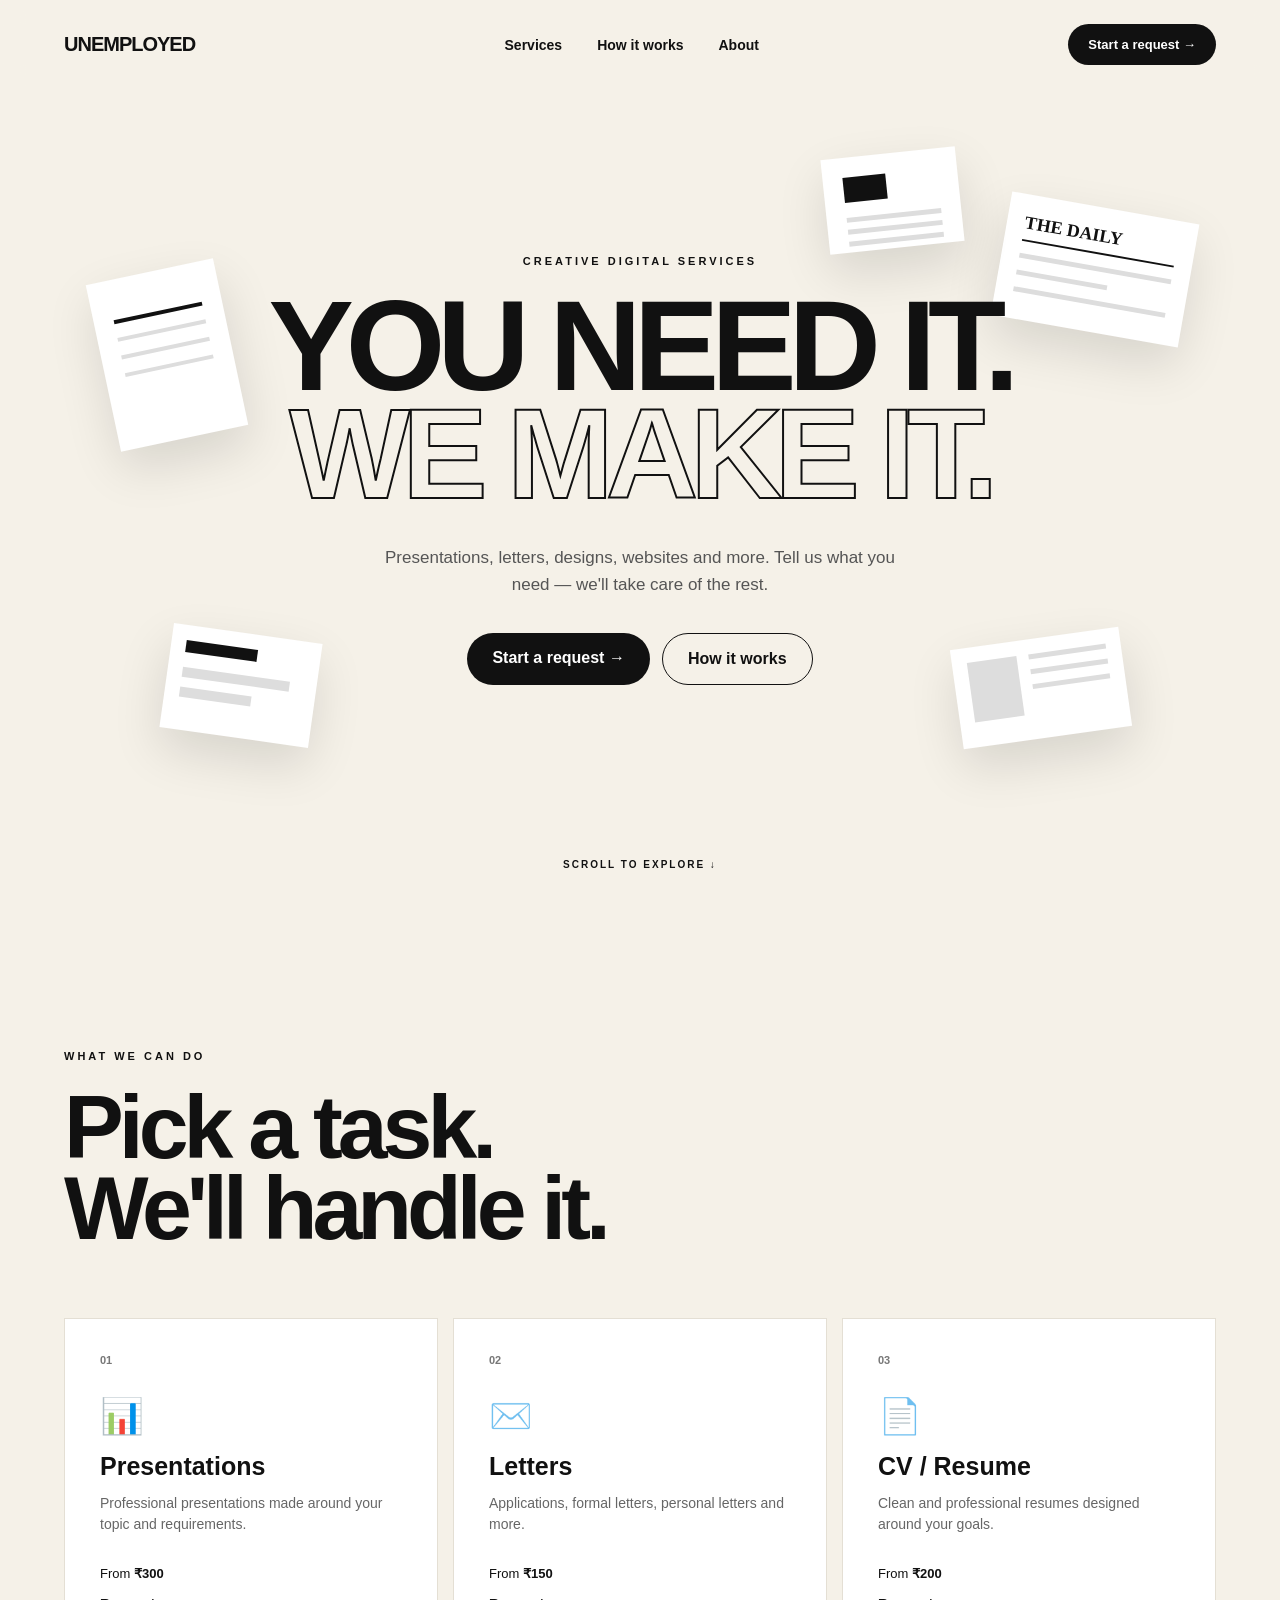
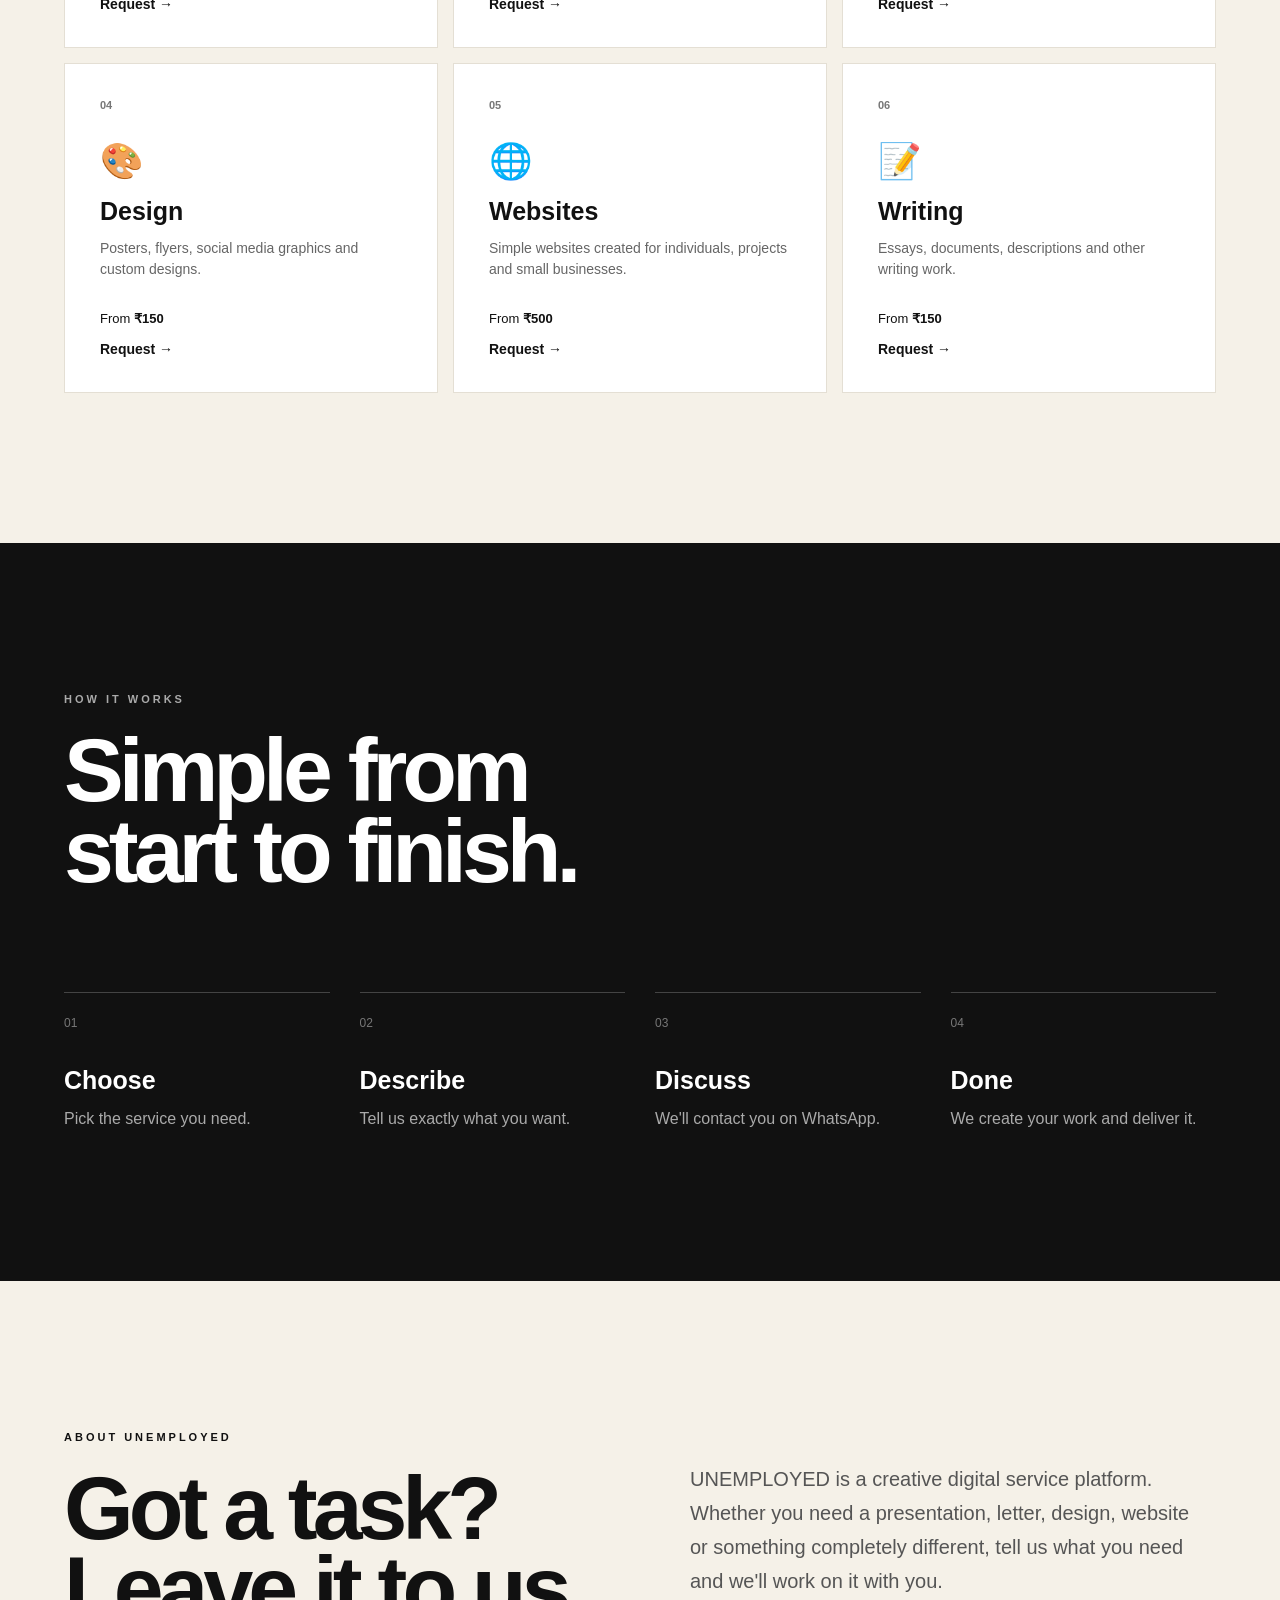
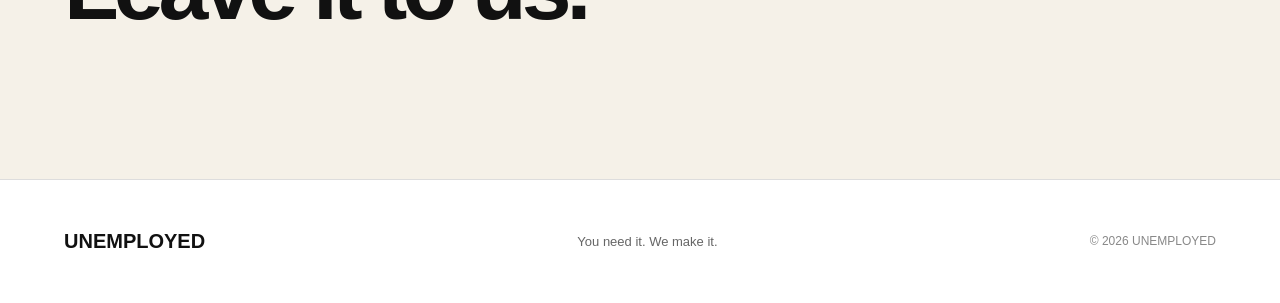
==== index.html @ 57ece5e6 "Unemployed" ====
<!DOCTYPE html>
<html lang="en">
<head>
    <meta charset="UTF-8">
    <meta name="viewport" content="width=device-width, initial-scale=1.0">

    <title>UNEMPLOYED — You Need It. We Make It.</title>
    <meta name="description" content="UNEMPLOYED creates presentations, letters, designs, websites and more. Tell us what you need and we'll make it.">

    <link rel="stylesheet" href="style.css">
</head>

<body>

    <!-- Floating Objects -->
    <div class="floating-object paper paper-1">
        <div class="paper-lines"></div>
    </div>

    <div class="floating-object newspaper">
        <div class="news-title">THE DAILY</div>
        <div class="news-line"></div>
        <div class="news-line short"></div>
        <div class="news-line"></div>
    </div>

    <div class="floating-object id-card">
        <div class="id-photo"></div>
        <div class="id-lines">
            <span></span>
            <span></span>
            <span></span>
        </div>
    </div>

    <div class="floating-object presentation">
        <div class="slide-top"></div>
        <div class="slide-content"></div>
        <div class="slide-content small"></div>
    </div>

    <div class="floating-object letter">
        <div class="letter-top"></div>
        <div class="letter-lines"></div>
    </div>

    <!-- Navigation -->
    <header class="navbar">

        <a href="#" class="logo">UNEMPLOYED</a>

        <nav>
            <a href="#services">Services</a>
            <a href="#how-it-works">How it works</a>
            <a href="#about">About</a>
        </nav>

        <a href="#services" class="nav-button">
            Start a request →
        </a>

    </header>


    <!-- Hero -->
    <main>

        <section class="hero">

            <div class="hero-content">

                <p class="eyebrow">CREATIVE DIGITAL SERVICES</p>

                <h1>
                    YOU NEED IT.<br>
                    <span>WE MAKE IT.</span>
                </h1>

                <p class="hero-description">
                    Presentations, letters, designs, websites and more.
                    Tell us what you need — we'll take care of the rest.
                </p>

                <div class="hero-buttons">

                    <a href="#services" class="primary-button">
                        Start a request →
                    </a>

                    <a href="#how-it-works" class="secondary-button">
                        How it works
                    </a>

                </div>

            </div>

            <div class="scroll-indicator">
                SCROLL TO EXPLORE ↓
            </div>

        </section>


        <!-- Services -->
        <section id="services" class="services-section">

            <div class="section-heading">

                <p class="eyebrow">WHAT WE CAN DO</p>

                <h2>
                    Pick a task.<br>
                    We'll handle it.
                </h2>

            </div>


            <div class="services-grid">

                <article class="service-card">

                    <span class="service-number">01</span>

                    <div class="service-icon">📊</div>

                    <h3>Presentations</h3>

                    <p>
                        Professional presentations made around your topic and requirements.
                    </p>

                    <div class="price">
                        From <strong>₹300</strong>
                    </div>

                    <a href="request.html?service=presentation">
                        Request →
                    </a>

                </article>


                <article class="service-card">

                    <span class="service-number">02</span>

                    <div class="service-icon">✉️</div>

                    <h3>Letters</h3>

                    <p>
                        Applications, formal letters, personal letters and more.
                    </p>

                    <div class="price">
                        From <strong>₹150</strong>
                    </div>

                    <a href="request.html?service=letter">
                        Request →
                    </a>

                </article>


                <article class="service-card">

                    <span class="service-number">03</span>

                    <div class="service-icon">📄</div>

                    <h3>CV / Resume</h3>

                    <p>
                        Clean and professional resumes designed around your goals.
                    </p>

                    <div class="price">
                        From <strong>₹200</strong>
                    </div>

                    <a href="request.html?service=cv">
                        Request →
                    </a>

                </article>


                <article class="service-card">

                    <span class="service-number">04</span>

                    <div class="service-icon">🎨</div>

                    <h3>Design</h3>

                    <p>
                        Posters, flyers, social media graphics and custom designs.
                    </p>

                    <div class="price">
                        From <strong>₹150</strong>
                    </div>

                    <a href="request.html?service=design">
                        Request →
                    </a>

                </article>


                <article class="service-card">

                    <span class="service-number">05</span>

                    <div class="service-icon">🌐</div>

                    <h3>Websites</h3>

                    <p>
                        Simple websites created for individuals, projects and small businesses.
                    </p>

                    <div class="price">
                        From <strong>₹500</strong>
                    </div>

                    <a href="request.html?service=website">
                        Request →
                    </a>

                </article>


                <article class="service-card">

                    <span class="service-number">06</span>

                    <div class="service-icon">📝</div>

                    <h3>Writing</h3>

                    <p>
                        Essays, documents, descriptions and other writing work.
                    </p>

                    <div class="price">
                        From <strong>₹150</strong>
                    </div>

                    <a href="request.html?service=writing">
                        Request →
                    </a>

                </article>

            </div>

        </section>


        <!-- How it works -->
        <section id="how-it-works" class="process-section">

            <p class="eyebrow">HOW IT WORKS</p>

            <h2>
                Simple from<br>
                start to finish.
            </h2>

            <div class="steps">

                <div class="step">
                    <span>01</span>
                    <h3>Choose</h3>
                    <p>Pick the service you need.</p>
                </div>

                <div class="step">
                    <span>02</span>
                    <h3>Describe</h3>
                    <p>Tell us exactly what you want.</p>
                </div>

                <div class="step">
                    <span>03</span>
                    <h3>Discuss</h3>
                    <p>We'll contact you on WhatsApp.</p>
                </div>

                <div class="step">
                    <span>04</span>
                    <h3>Done</h3>
                    <p>We create your work and deliver it.</p>
                </div>

            </div>

        </section>


        <!-- About -->
        <section id="about" class="about-section">

            <div>

                <p class="eyebrow">ABOUT UNEMPLOYED</p>

                <h2>
                    Got a task?<br>
                    Leave it to us.
                </h2>

            </div>

            <p>
                UNEMPLOYED is a creative digital service platform.
                Whether you need a presentation, letter, design,
                website or something completely different, tell us
                what you need and we'll work on it with you.
            </p>

        </section>

    </main>


    <!-- Footer -->
    <footer>

        <div class="footer-logo">
            UNEMPLOYED
        </div>

        <p>
            You need it. We make it.
        </p>

        <span>
            © 2026 UNEMPLOYED
        </span>

    </footer>


    <script src="script.js"></script>

</body>
</html>
---- style.css ----
* {
    margin: 0;
    padding: 0;
    box-sizing: border-box;
}

html {
    scroll-behavior: smooth;
}

body {
    background: #f5f1e8;
    color: #111111;
    font-family: Arial, Helvetica, sans-serif;
    overflow-x: hidden;
}

a {
    color: inherit;
    text-decoration: none;
}


/* =========================
   NAVIGATION
========================= */

.navbar {
    position: fixed;
    top: 0;
    left: 0;

    width: 100%;

    padding: 24px 5%;

    display: flex;
    align-items: center;
    justify-content: space-between;

    z-index: 1000;

    background: rgba(245, 241, 232, 0.85);
    backdrop-filter: blur(12px);
}

.logo {
    font-size: 20px;
    font-weight: 900;
    letter-spacing: -1px;
}

.navbar nav {
    display: flex;
    gap: 35px;
}

.navbar nav a {
    font-size: 14px;
    font-weight: 600;
}

.nav-button {
    background: #111111;
    color: white;

    padding: 13px 20px;

    border-radius: 50px;

    font-size: 13px;
    font-weight: 700;
}


/* =========================
   HERO
========================= */

.hero {
    min-height: 100vh;

    display: flex;
    align-items: center;
    justify-content: center;

    position: relative;

    padding: 120px 5% 80px;

    text-align: center;
}

.hero-content {
    max-width: 850px;
    position: relative;
    z-index: 10;
}

.eyebrow {
    font-size: 11px;
    letter-spacing: 3px;
    font-weight: 800;

    margin-bottom: 25px;
}

.hero h1 {
    font-size: clamp(60px, 10vw, 145px);

    line-height: 0.85;

    letter-spacing: -8px;

    font-weight: 900;
}

.hero h1 span {
    color: transparent;
    -webkit-text-stroke: 2px #111111;
}

.hero-description {
    max-width: 520px;

    margin: 35px auto;

    font-size: 17px;

    line-height: 1.6;

    color: #555;
}

.hero-buttons {
    display: flex;

    justify-content: center;

    gap: 12px;
}

.primary-button {
    background: #111;

    color: white;

    padding: 16px 25px;

    border-radius: 50px;

    font-weight: 700;
}

.secondary-button {
    border: 1px solid #111;

    padding: 16px 25px;

    border-radius: 50px;

    font-weight: 700;
}

.scroll-indicator {
    position: absolute;

    bottom: 30px;

    font-size: 10px;

    letter-spacing: 2px;

    font-weight: 700;
}


/* =========================
   FLOATING OBJECTS
========================= */

.floating-object {
    position: absolute;

    background: white;

    box-shadow:
        0 20px 50px rgba(0,0,0,0.12);

    z-index: 2;
}


/* Paper */

.paper {
    width: 130px;
    height: 170px;

    left: 8%;
    top: 30%;

    transform: rotate(-12deg);

    animation: floatOne 6s ease-in-out infinite;
}

.paper-lines {
    margin: 40px 20px;

    height: 4px;

    background: #111;

    box-shadow:
        0 18px 0 #ddd,
        0 36px 0 #ddd,
        0 54px 0 #ddd;
}


/* Newspaper */

.newspaper {
    width: 190px;
    height: 125px;

    right: 7%;
    top: 23%;

    padding: 18px;

    transform: rotate(10deg);

    animation: floatTwo 7s ease-in-out infinite;
}

.news-title {
    font-family: Georgia, serif;

    font-size: 18px;

    font-weight: bold;

    border-bottom: 2px solid #111;

    padding-bottom: 6px;
}

.news-line {
    height: 5px;

    background: #ddd;

    margin-top: 12px;
}

.news-line.short {
    width: 60%;
}


/* ID */

.id-card {
    width: 170px;
    height: 100px;

    right: 12%;
    bottom: 18%;

    padding: 15px;

    display: flex;

    gap: 12px;

    transform: rotate(-8deg);

    animation: floatThree 6s ease-in-out infinite;
}

.id-photo {
    width: 50px;
    height: 60px;

    background: #ddd;
}

.id-lines {
    flex: 1;
}

.id-lines span {
    display: block;

    height: 5px;

    background: #ddd;

    margin-bottom: 10px;
}


/* Presentation */

.presentation {
    width: 150px;
    height: 105px;

    left: 13%;
    bottom: 18%;

    padding: 15px;

    transform: rotate(8deg);

    animation: floatTwo 8s ease-in-out infinite;
}

.slide-top {
    height: 12px;

    width: 60%;

    background: #111;

    margin-bottom: 15px;
}

.slide-content {
    height: 10px;

    width: 90%;

    background: #ddd;

    margin-bottom: 10px;
}

.slide-content.small {
    width: 60%;
}


/* Letter */

.letter {
    width: 135px;
    height: 95px;

    right: 25%;
    top: 17%;

    padding: 20px;

    transform: rotate(-6deg);

    animation: floatOne 7s ease-in-out infinite;
}

.letter-top {
    height: 25px;

    width: 45%;

    background: #111;

    margin-bottom: 15px;
}

.letter-lines {
    height: 5px;

    background: #ddd;

    box-shadow:
        0 12px 0 #ddd,
        0 24px 0 #ddd;
}


/* Animations */

@keyframes floatOne {

    0%, 100% {
        transform: translateY(0) rotate(-12deg);
    }

    50% {
        transform: translateY(-20px) rotate(-7deg);
    }

}

@keyframes floatTwo {

    0%, 100% {
        transform: translateY(0) rotate(10deg);
    }

    50% {
        transform: translateY(-25px) rotate(5deg);
    }

}

@keyframes floatThree {

    0%, 100% {
        transform: translateY(0) rotate(-8deg);
    }

    50% {
        transform: translateY(-18px) rotate(-3deg);
    }

}


/* =========================
   SERVICES
========================= */

.services-section {
    padding: 150px 5%;
}

.section-heading {
    max-width: 700px;

    margin-bottom: 70px;
}

.section-heading h2,
.process-section h2,
.about-section h2 {
    font-size: clamp(50px, 7vw, 100px);

    line-height: 0.9;

    letter-spacing: -5px;

    font-weight: 900;
}

.services-grid {
    display: grid;

    grid-template-columns: repeat(3, 1fr);

    gap: 15px;
}

.service-card {
    background: white;

    padding: 35px;

    min-height: 330px;

    display: flex;

    flex-direction: column;

    border: 1px solid #e4dfd4;

    transition: transform 0.3s ease;
}

.service-card:hover {
    transform: translateY(-8px);
}

.service-number {
    font-size: 11px;

    font-weight: bold;

    color: #777;
}

.service-icon {
    font-size: 35px;

    margin: 30px 0 15px;
}

.service-card h3 {
    font-size: 25px;

    margin-bottom: 12px;
}

.service-card p {
    color: #666;

    line-height: 1.5;

    font-size: 14px;
}

.price {
    margin-top: auto;

    padding-top: 25px;

    font-size: 13px;
}

.service-card a {
    margin-top: 15px;

    font-weight: 800;

    font-size: 14px;
}


/* =========================
   PROCESS
========================= */

.process-section {
    background: #111;

    color: white;

    padding: 150px 5%;
}

.process-section .eyebrow {
    color: #aaa;
}

.steps {
    margin-top: 100px;

    display: grid;

    grid-template-columns: repeat(4, 1fr);

    gap: 30px;
}

.step {
    border-top: 1px solid #444;

    padding-top: 20px;
}

.step span {
    color: #777;

    font-size: 12px;
}

.step h3 {
    font-size: 25px;

    margin: 35px 0 12px;
}

.step p {
    color: #aaa;

    line-height: 1.5;
}


/* =========================
   ABOUT
========================= */

.about-section {
    padding: 150px 5%;

    display: grid;

    grid-template-columns: 1fr 1fr;

    gap: 100px;

    align-items: center;
}

.about-section > p {
    max-width: 500px;

    font-size: 20px;

    line-height: 1.7;

    color: #555;
}


/* =========================
   FOOTER
========================= */

footer {
    background: white;

    padding: 50px 5%;

    display: flex;

    justify-content: space-between;

    align-items: center;

    border-top: 1px solid #ddd;
}

.footer-logo {
    font-weight: 900;

    font-size: 20px;
}

footer p {
    color: #666;

    font-size: 13px;
}

footer span {
    color: #888;

    font-size: 12px;
}


/* =========================
   MOBILE
========================= */

@media (max-width: 850px) {

    .navbar nav {
        display: none;
    }

    .hero h1 {
        letter-spacing: -4px;
    }

    .floating-object {
        opacity: 0.45;

        transform: scale(0.7);
    }

    .paper {
        left: -30px;
    }

    .newspaper {
        right: -40px;
    }

    .presentation {
        left: -30px;
    }

    .id-card {
        right: -30px;
    }

    .letter {
        right: -20px;
    }

    .services-grid {
        grid-template-columns: 1fr;
    }

    .steps {
        grid-template-columns: 1fr;
    }

    .about-section {
        grid-template-columns: 1fr;

        gap: 50px;
    }

    footer {
        flex-direction: column;

        gap: 20px;

        text-align: center;
    }

}

@media (max-width: 500px) {

    .nav-button {
        padding: 10px 14px;

        font-size: 11px;
    }

    .hero h1 {
        font-size: 55px;
    }

    .hero-buttons {
        flex-direction: column;

        align-items: stretch;
    }

    .section-heading h2,
    .process-section h2,
    .about-section h2 {
        letter-spacing: -3px;
    }

}
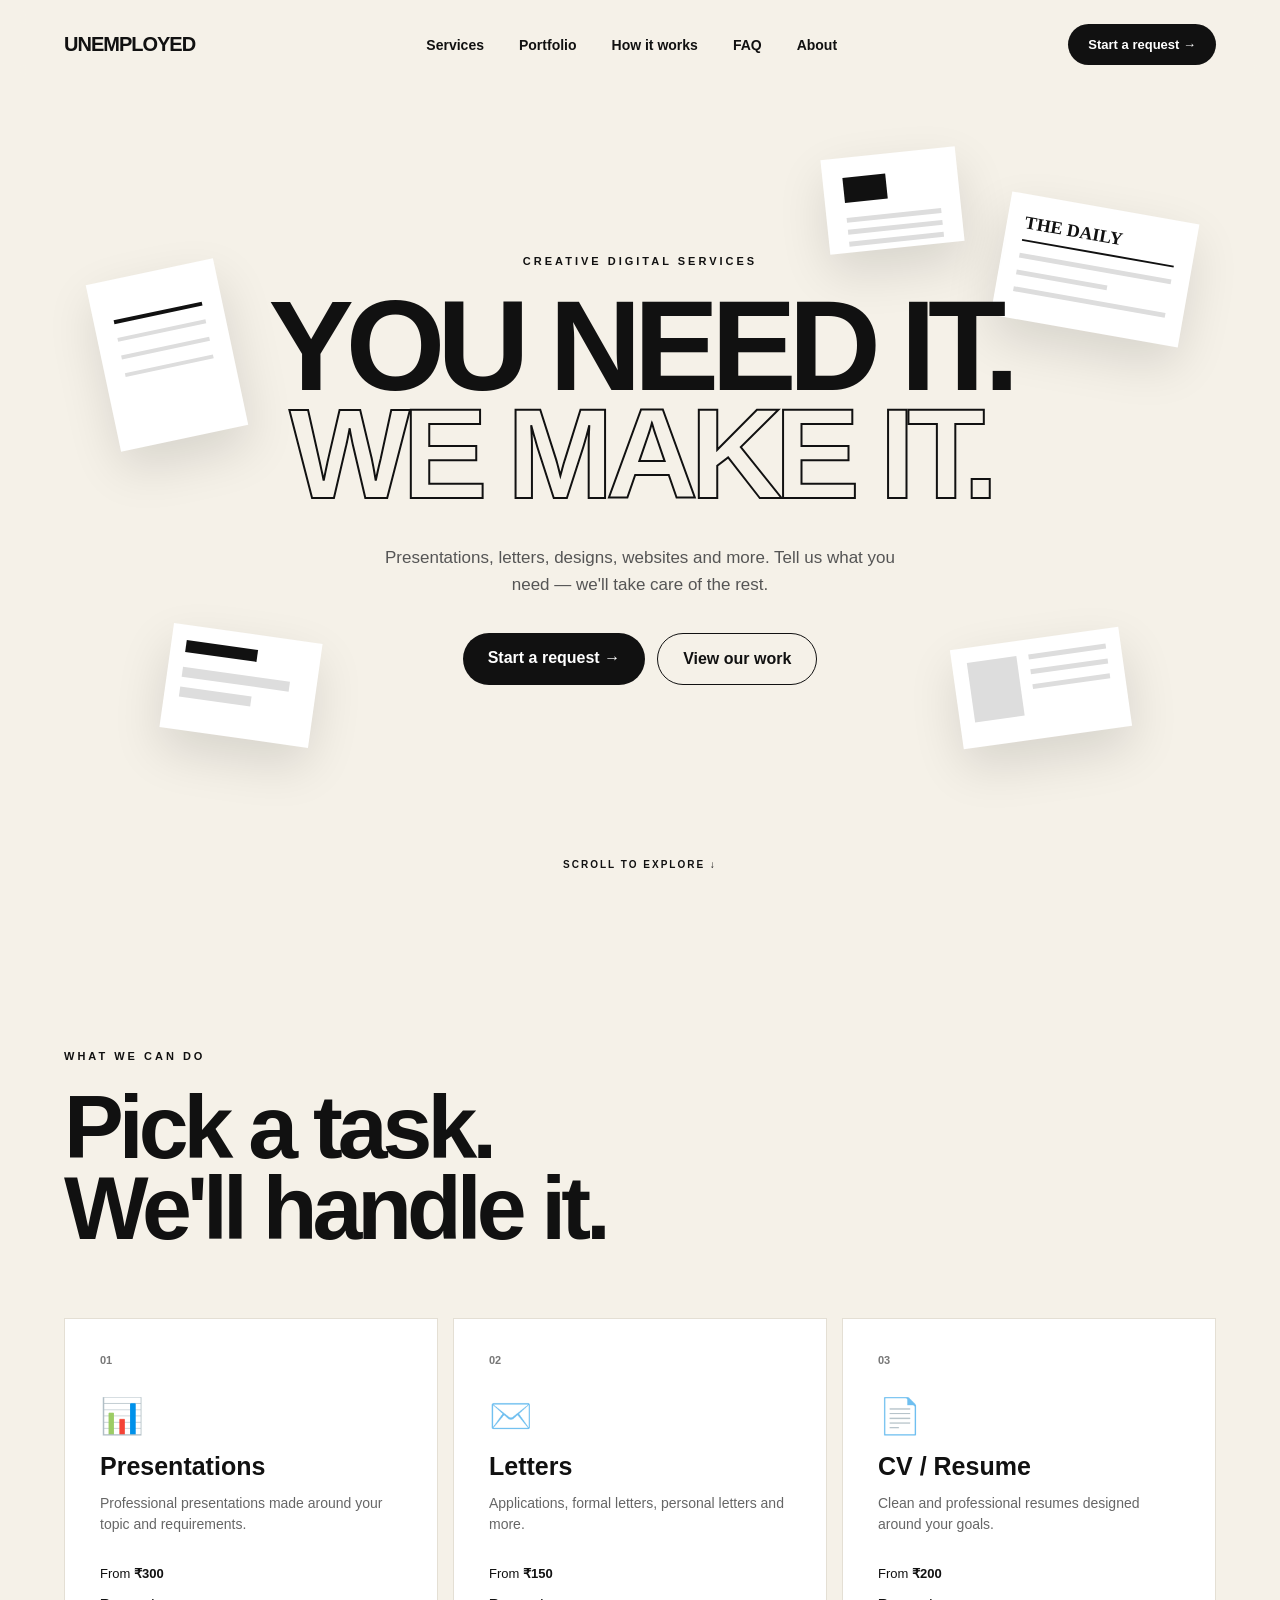
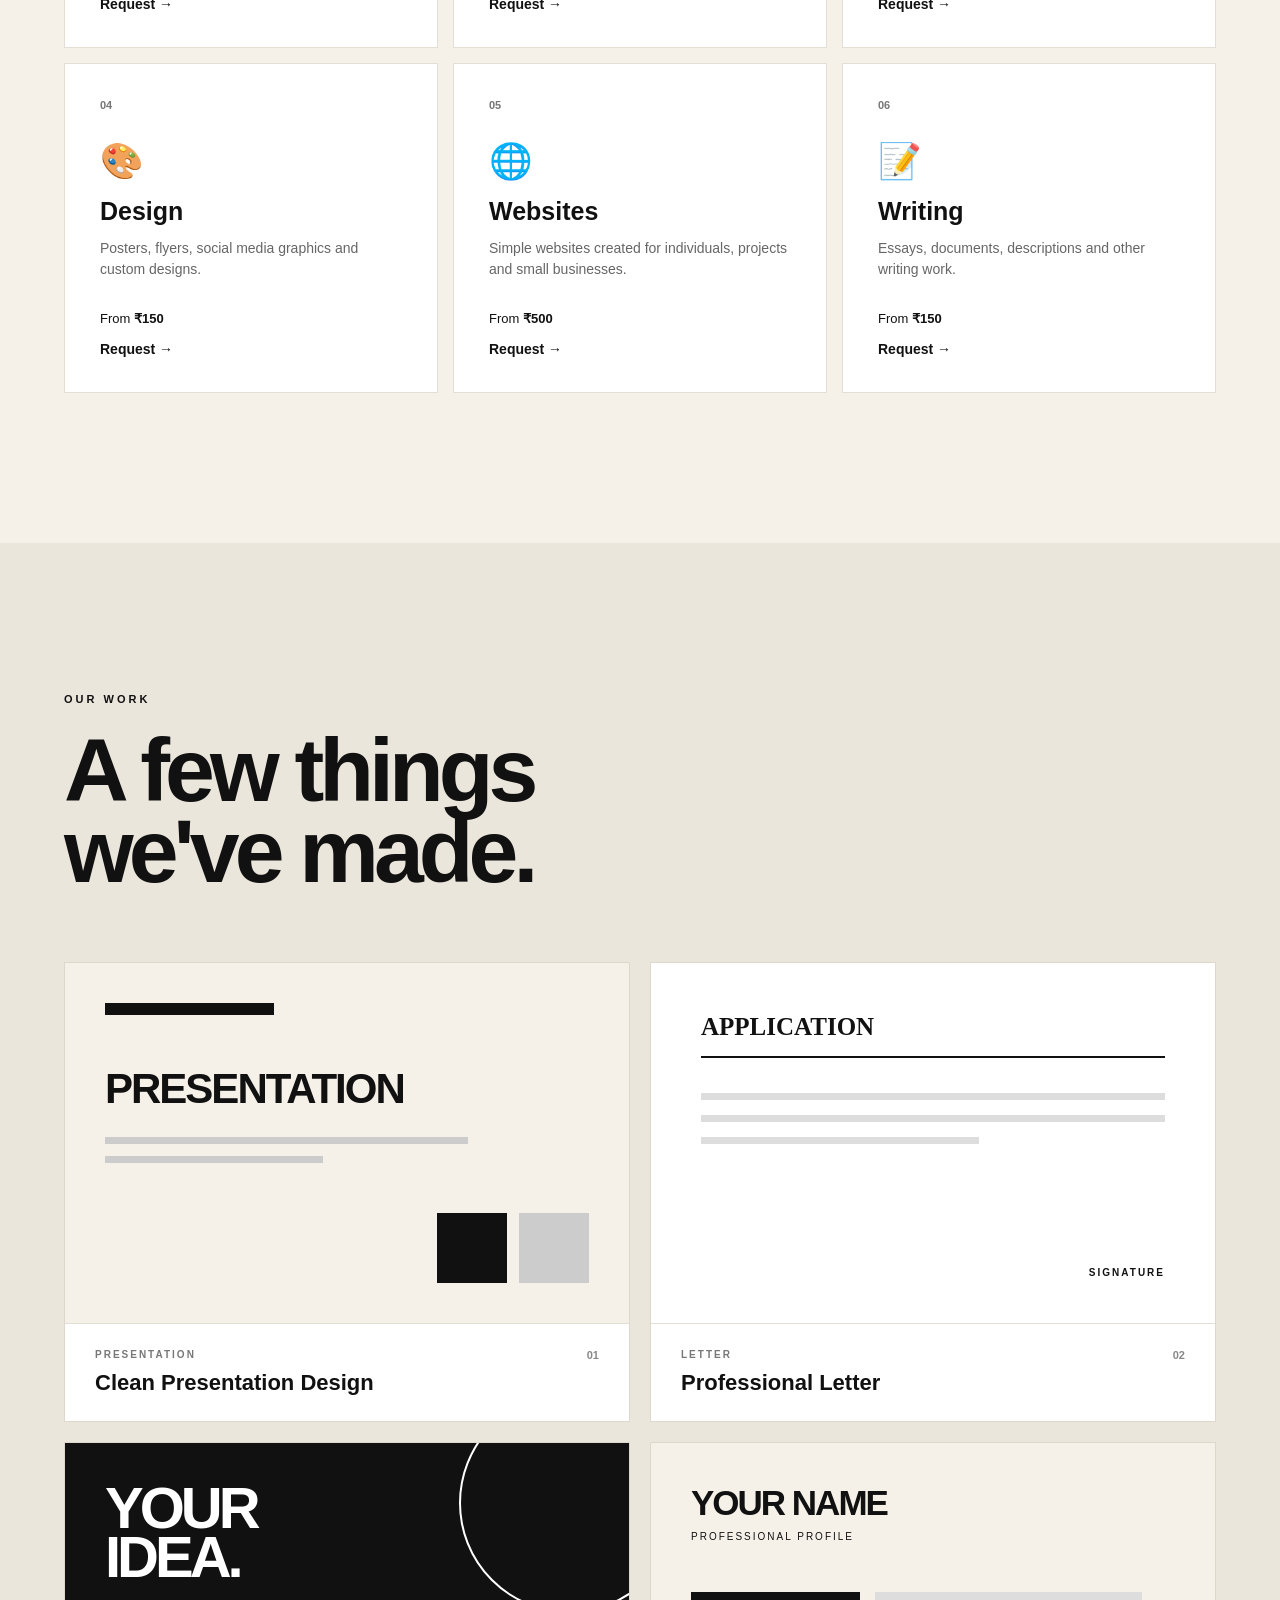
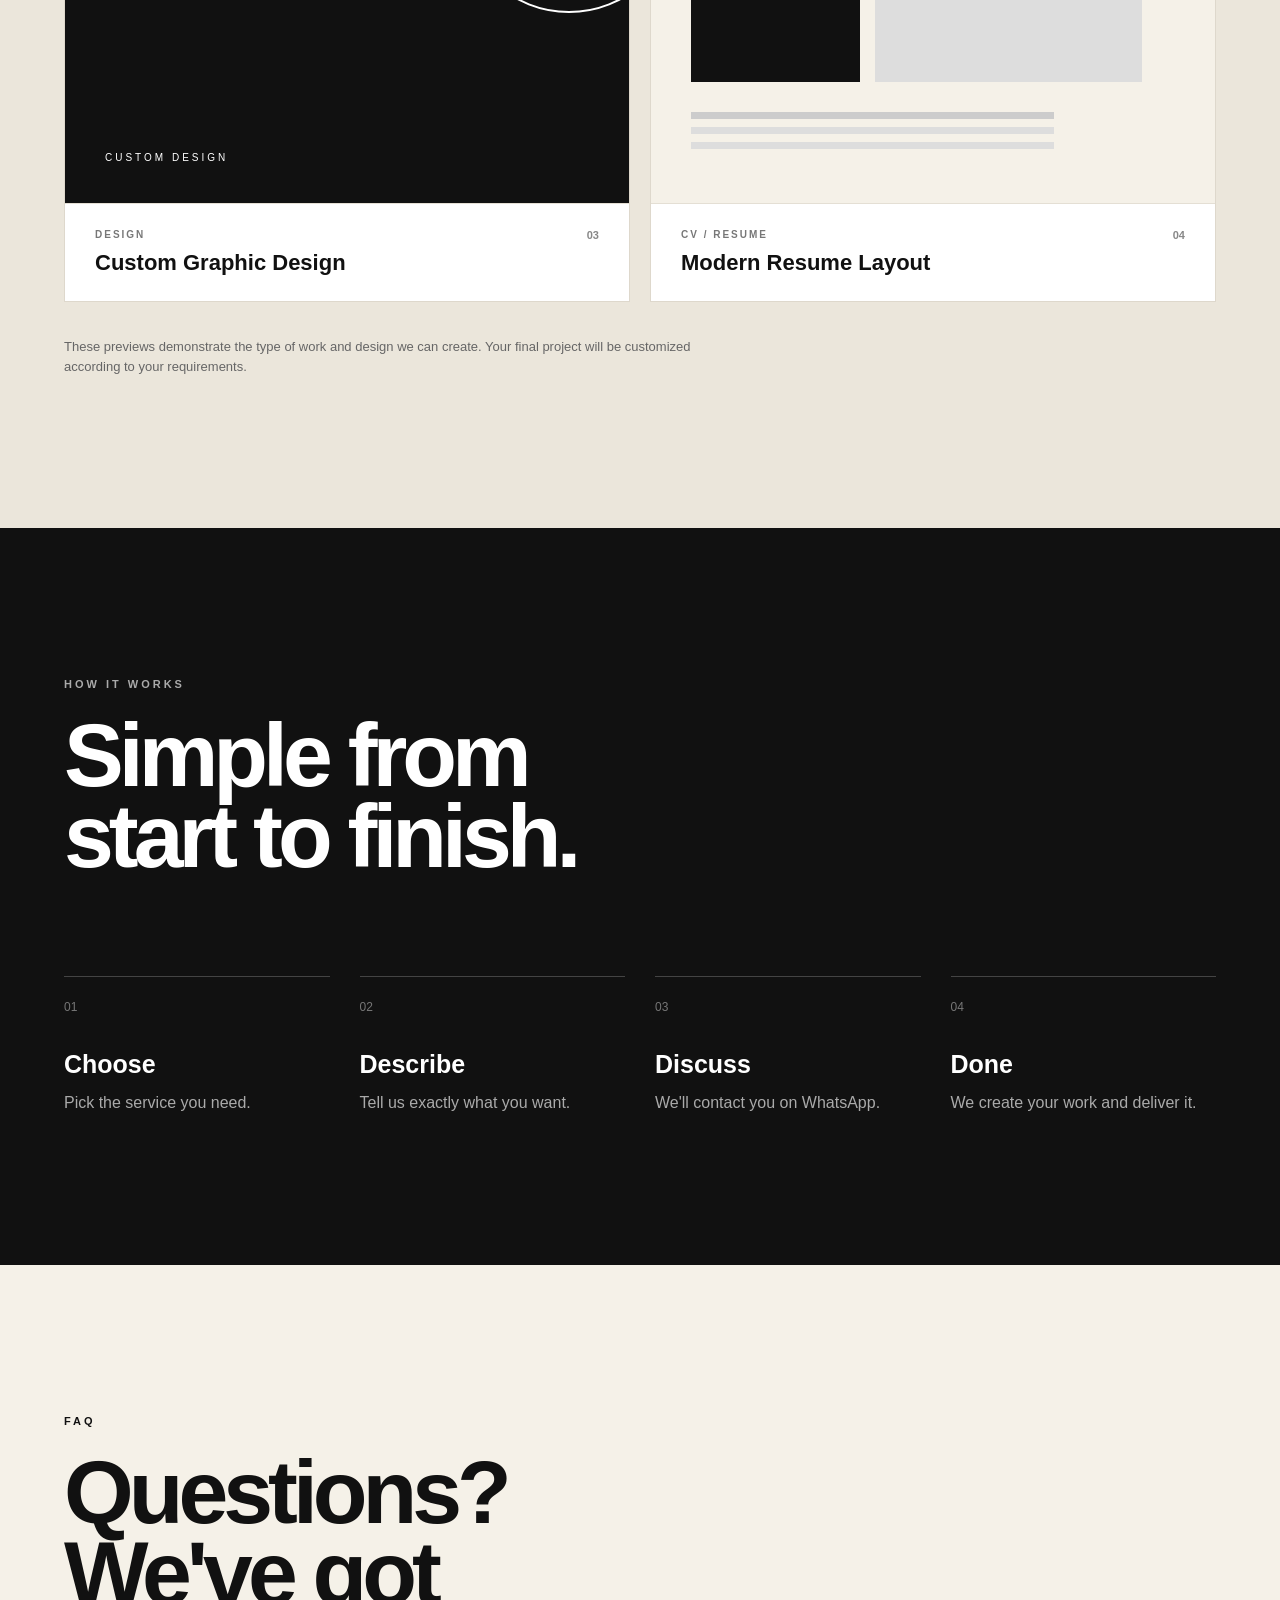
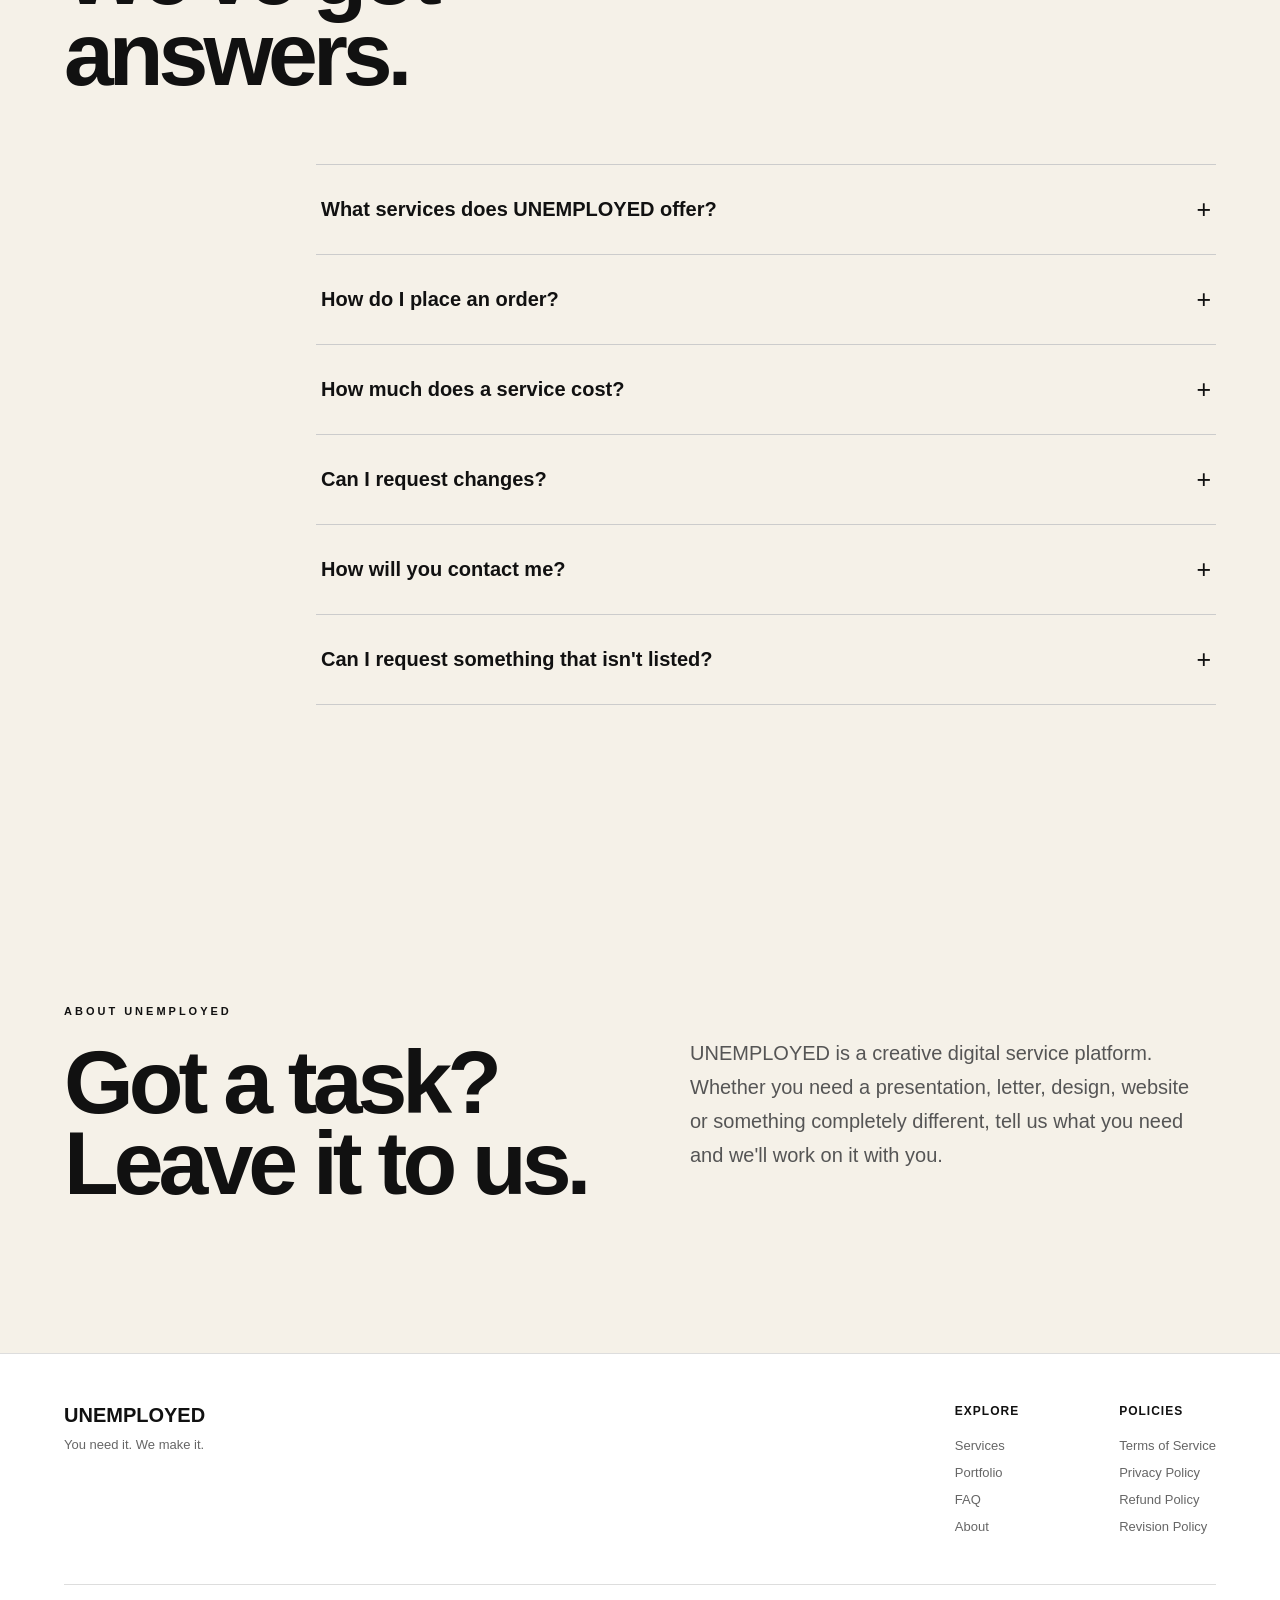
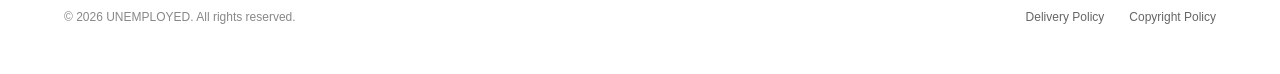
==== commit 31361a23: "Changes" ====
--- a/index.html
+++ b/index.html
@@ -5,14 +5,21 @@
     <meta name="viewport" content="width=device-width, initial-scale=1.0">
 
     <title>UNEMPLOYED — You Need It. We Make It.</title>
-    <meta name="description" content="UNEMPLOYED creates presentations, letters, designs, websites and more. Tell us what you need and we'll make it.">
+
+    <meta name="description"
+        content="UNEMPLOYED creates presentations, letters, resumes, designs, websites and more. Tell us what you need and we'll make it.">
+
+    <meta name="robots" content="index, follow">
 
     <link rel="stylesheet" href="style.css">
 </head>
 
 <body>
 
-    <!-- Floating Objects -->
+    <!-- =========================
+         FLOATING OBJECTS
+    ========================== -->
+
     <div class="floating-object paper paper-1">
         <div class="paper-lines"></div>
     </div>
@@ -26,6 +33,7 @@
 
     <div class="floating-object id-card">
         <div class="id-photo"></div>
+
         <div class="id-lines">
             <span></span>
             <span></span>
@@ -44,14 +52,20 @@
         <div class="letter-lines"></div>
     </div>
 
-    <!-- Navigation -->
+
+    <!-- =========================
+         NAVIGATION
+    ========================== -->
+
     <header class="navbar">
 
         <a href="#" class="logo">UNEMPLOYED</a>
 
         <nav>
             <a href="#services">Services</a>
+            <a href="#portfolio">Portfolio</a>
             <a href="#how-it-works">How it works</a>
+            <a href="#faq">FAQ</a>
             <a href="#about">About</a>
         </nav>
 
@@ -62,14 +76,21 @@
     </header>
 
 
-    <!-- Hero -->
+    <!-- =========================
+         MAIN
+    ========================== -->
+
     <main>
 
+        <!-- HERO -->
+
         <section class="hero">
 
             <div class="hero-content">
 
-                <p class="eyebrow">CREATIVE DIGITAL SERVICES</p>
+                <p class="eyebrow">
+                    CREATIVE DIGITAL SERVICES
+                </p>
 
                 <h1>
                     YOU NEED IT.<br>
@@ -87,8 +108,8 @@
                         Start a request →
                     </a>
 
-                    <a href="#how-it-works" class="secondary-button">
-                        How it works
+                    <a href="#portfolio" class="secondary-button">
+                        View our work
                     </a>
 
                 </div>
@@ -102,12 +123,17 @@
         </section>
 
 
-        <!-- Services -->
+        <!-- =========================
+             SERVICES
+        ========================== -->
+
         <section id="services" class="services-section">
 
             <div class="section-heading">
 
-                <p class="eyebrow">WHAT WE CAN DO</p>
+                <p class="eyebrow">
+                    WHAT WE CAN DO
+                </p>
 
                 <h2>
                     Pick a task.<br>
@@ -128,7 +154,8 @@
                     <h3>Presentations</h3>
 
                     <p>
-                        Professional presentations made around your topic and requirements.
+                        Professional presentations made around your topic
+                        and requirements.
                     </p>
 
                     <div class="price">
@@ -151,7 +178,8 @@
                     <h3>Letters</h3>
 
                     <p>
-                        Applications, formal letters, personal letters and more.
+                        Applications, formal letters, personal letters
+                        and more.
                     </p>
 
                     <div class="price">
@@ -174,7 +202,8 @@
                     <h3>CV / Resume</h3>
 
                     <p>
-                        Clean and professional resumes designed around your goals.
+                        Clean and professional resumes designed around
+                        your goals.
                     </p>
 
                     <div class="price">
@@ -197,7 +226,8 @@
                     <h3>Design</h3>
 
                     <p>
-                        Posters, flyers, social media graphics and custom designs.
+                        Posters, flyers, social media graphics and
+                        custom designs.
                     </p>
 
                     <div class="price">
@@ -220,7 +250,8 @@
                     <h3>Websites</h3>
 
                     <p>
-                        Simple websites created for individuals, projects and small businesses.
+                        Simple websites created for individuals,
+                        projects and small businesses.
                     </p>
 
                     <div class="price">
@@ -243,7 +274,8 @@
                     <h3>Writing</h3>
 
                     <p>
-                        Essays, documents, descriptions and other writing work.
+                        Essays, documents, descriptions and other
+                        writing work.
                     </p>
 
                     <div class="price">
@@ -261,40 +293,258 @@
         </section>
 
 
-        <!-- How it works -->
+        <!-- =========================
+             PORTFOLIO
+        ========================== -->
+
+        <section id="portfolio" class="portfolio-section">
+
+            <div class="section-heading">
+
+                <p class="eyebrow">
+                    OUR WORK
+                </p>
+
+                <h2>
+                    A few things<br>
+                    we've made.
+                </h2>
+
+            </div>
+
+
+            <div class="portfolio-grid">
+
+                <article class="portfolio-card">
+
+                    <div class="portfolio-preview presentation-preview">
+
+                        <div class="preview-header"></div>
+
+                        <div class="preview-title">
+                            PRESENTATION
+                        </div>
+
+                        <div class="preview-line"></div>
+                        <div class="preview-line short"></div>
+
+                        <div class="preview-boxes">
+                            <span></span>
+                            <span></span>
+                        </div>
+
+                    </div>
+
+                    <div class="portfolio-info">
+
+                        <div>
+                            <span class="portfolio-category">
+                                PRESENTATION
+                            </span>
+
+                            <h3>
+                                Clean Presentation Design
+                            </h3>
+                        </div>
+
+                        <span class="portfolio-number">
+                            01
+                        </span>
+
+                    </div>
+
+                </article>
+
+
+                <article class="portfolio-card">
+
+                    <div class="portfolio-preview letter-preview">
+
+                        <div class="letter-preview-top">
+                            APPLICATION
+                        </div>
+
+                        <div class="letter-preview-line"></div>
+                        <div class="letter-preview-line"></div>
+                        <div class="letter-preview-line short"></div>
+
+                        <div class="letter-preview-sign">
+                            SIGNATURE
+                        </div>
+
+                    </div>
+
+                    <div class="portfolio-info">
+
+                        <div>
+                            <span class="portfolio-category">
+                                LETTER
+                            </span>
+
+                            <h3>
+                                Professional Letter
+                            </h3>
+                        </div>
+
+                        <span class="portfolio-number">
+                            02
+                        </span>
+
+                    </div>
+
+                </article>
+
+
+                <article class="portfolio-card">
+
+                    <div class="portfolio-preview design-preview">
+
+                        <div class="design-circle"></div>
+
+                        <div class="design-title">
+                            YOUR<br>
+                            IDEA.
+                        </div>
+
+                        <div class="design-bottom">
+                            CUSTOM DESIGN
+                        </div>
+
+                    </div>
+
+                    <div class="portfolio-info">
+
+                        <div>
+                            <span class="portfolio-category">
+                                DESIGN
+                            </span>
+
+                            <h3>
+                                Custom Graphic Design
+                            </h3>
+                        </div>
+
+                        <span class="portfolio-number">
+                            03
+                        </span>
+
+                    </div>
+
+                </article>
+
+
+                <article class="portfolio-card">
+
+                    <div class="portfolio-preview cv-preview">
+
+                        <div class="cv-name">
+                            YOUR NAME
+                        </div>
+
+                        <div class="cv-role">
+                            PROFESSIONAL PROFILE
+                        </div>
+
+                        <div class="cv-columns">
+                            <span></span>
+                            <span></span>
+                        </div>
+
+                        <div class="cv-lines"></div>
+
+                    </div>
+
+                    <div class="portfolio-info">
+
+                        <div>
+                            <span class="portfolio-category">
+                                CV / RESUME
+                            </span>
+
+                            <h3>
+                                Modern Resume Layout
+                            </h3>
+                        </div>
+
+                        <span class="portfolio-number">
+                            04
+                        </span>
+
+                    </div>
+
+                </article>
+
+            </div>
+
+
+            <p class="portfolio-note">
+                These previews demonstrate the type of work and design
+                we can create. Your final project will be customized
+                according to your requirements.
+            </p>
+
+        </section>
+
+
+        <!-- =========================
+             HOW IT WORKS
+        ========================== -->
+
         <section id="how-it-works" class="process-section">
 
-            <p class="eyebrow">HOW IT WORKS</p>
+            <p class="eyebrow">
+                HOW IT WORKS
+            </p>
 
             <h2>
                 Simple from<br>
                 start to finish.
             </h2>
 
+
             <div class="steps">
 
                 <div class="step">
                     <span>01</span>
+
                     <h3>Choose</h3>
-                    <p>Pick the service you need.</p>
+
+                    <p>
+                        Pick the service you need.
+                    </p>
                 </div>
+
 
                 <div class="step">
                     <span>02</span>
+
                     <h3>Describe</h3>
-                    <p>Tell us exactly what you want.</p>
+
+                    <p>
+                        Tell us exactly what you want.
+                    </p>
                 </div>
+
 
                 <div class="step">
                     <span>03</span>
+
                     <h3>Discuss</h3>
-                    <p>We'll contact you on WhatsApp.</p>
+
+                    <p>
+                        We'll contact you on WhatsApp.
+                    </p>
                 </div>
+
 
                 <div class="step">
                     <span>04</span>
+
                     <h3>Done</h3>
-                    <p>We create your work and deliver it.</p>
+
+                    <p>
+                        We create your work and deliver it.
+                    </p>
                 </div>
 
             </div>
@@ -302,12 +552,139 @@
         </section>
 
 
-        <!-- About -->
+        <!-- =========================
+             FAQ
+        ========================== -->
+
+        <section id="faq" class="faq-section">
+
+            <div class="section-heading">
+
+                <p class="eyebrow">
+                    FAQ
+                </p>
+
+                <h2>
+                    Questions?<br>
+                    We've got answers.
+                </h2>
+
+            </div>
+
+
+            <div class="faq-list">
+
+                <details class="faq-item">
+
+                    <summary>
+                        What services does UNEMPLOYED offer?
+                        <span>+</span>
+                    </summary>
+
+                    <p>
+                        We currently offer presentations, letters,
+                        CV / resumes, graphic designs, simple websites
+                        and writing services.
+                    </p>
+
+                </details>
+
+
+                <details class="faq-item">
+
+                    <summary>
+                        How do I place an order?
+                        <span>+</span>
+                    </summary>
+
+                    <p>
+                        Choose the service you need and submit a request
+                        through our request form. We'll review your
+                        requirements and contact you.
+                    </p>
+
+                </details>
+
+
+                <details class="faq-item">
+
+                    <summary>
+                        How much does a service cost?
+                        <span>+</span>
+                    </summary>
+
+                    <p>
+                        Prices depend on the service and requirements.
+                        Our current starting prices are shown on the
+                        Services section.
+                    </p>
+
+                </details>
+
+
+                <details class="faq-item">
+
+                    <summary>
+                        Can I request changes?
+                        <span>+</span>
+                    </summary>
+
+                    <p>
+                        Revision requests can be discussed before your
+                        work is finalized. Specific revision terms may
+                        depend on the service.
+                    </p>
+
+                </details>
+
+
+                <details class="faq-item">
+
+                    <summary>
+                        How will you contact me?
+                        <span>+</span>
+                    </summary>
+
+                    <p>
+                        After receiving your request, we'll use the
+                        contact information you provide to discuss
+                        your project and requirements.
+                    </p>
+
+                </details>
+
+
+                <details class="faq-item">
+
+                    <summary>
+                        Can I request something that isn't listed?
+                        <span>+</span>
+                    </summary>
+
+                    <p>
+                        Yes. If you need something different, describe
+                        what you need in the request form and we'll
+                        let you know if we can help.
+                    </p>
+
+                </details>
+
+            </div>
+
+        </section>
+
+
+        <!-- =========================
+             ABOUT
+        ========================== -->
+
         <section id="about" class="about-section">
 
             <div>
 
-                <p class="eyebrow">ABOUT UNEMPLOYED</p>
+                <p class="eyebrow">
+                    ABOUT UNEMPLOYED
+                </p>
 
                 <h2>
                     Got a task?<br>
@@ -328,20 +705,69 @@
     </main>
 
 
-    <!-- Footer -->
+    <!-- =========================
+         FOOTER
+    ========================== -->
+
     <footer>
 
-        <div class="footer-logo">
-            UNEMPLOYED
+        <div class="footer-main">
+
+            <div class="footer-brand">
+
+                <div class="footer-logo">
+                    UNEMPLOYED
+                </div>
+
+                <p>
+                    You need it. We make it.
+                </p>
+
+            </div>
+
+
+            <div class="footer-links">
+
+                <div>
+
+                    <strong>Explore</strong>
+
+                    <a href="#services">Services</a>
+                    <a href="#portfolio">Portfolio</a>
+                    <a href="#faq">FAQ</a>
+                    <a href="#about">About</a>
+
+                </div>
+
+
+                <div>
+
+                    <strong>Policies</strong>
+
+                    <a href="terms.html">Terms of Service</a>
+                    <a href="privacy.html">Privacy Policy</a>
+                    <a href="refund.html">Refund Policy</a>
+                    <a href="revision.html">Revision Policy</a>
+
+                </div>
+
+            </div>
+
         </div>
 
-        <p>
-            You need it. We make it.
-        </p>
-
-        <span>
-            © 2026 UNEMPLOYED
-        </span>
+
+        <div class="footer-bottom">
+
+            <span>
+                © 2026 UNEMPLOYED. All rights reserved.
+            </span>
+
+            <div>
+                <a href="delivery.html">Delivery Policy</a>
+                <a href="copyright.html">Copyright Policy</a>
+            </div>
+
+        </div>
 
     </footer>
 
--- a/style.css
+++ b/style.css
@@ -721,4 +721,454 @@
         letter-spacing: -3px;
     }
 
+}
+/* =========================
+   PORTFOLIO
+========================= */
+
+.portfolio-section {
+    padding: 150px 5%;
+    background: #ebe6db;
+}
+
+.portfolio-grid {
+    display: grid;
+    grid-template-columns: repeat(2, 1fr);
+    gap: 20px;
+}
+
+.portfolio-card {
+    background: white;
+    border: 1px solid #ded8cc;
+    overflow: hidden;
+    transition: transform 0.3s ease;
+}
+
+.portfolio-card:hover {
+    transform: translateY(-8px);
+}
+
+.portfolio-preview {
+    height: 360px;
+    padding: 40px;
+    position: relative;
+    overflow: hidden;
+}
+
+/* Presentation preview */
+
+.presentation-preview {
+    background: #f5f1e8;
+}
+
+.preview-header {
+    width: 35%;
+    height: 12px;
+    background: #111;
+    margin-bottom: 55px;
+}
+
+.preview-title {
+    font-size: 42px;
+    line-height: 0.9;
+    font-weight: 900;
+    letter-spacing: -2px;
+    max-width: 300px;
+}
+
+.preview-line {
+    width: 75%;
+    height: 7px;
+    background: #ccc;
+    margin-top: 30px;
+}
+
+.preview-line.short {
+    width: 45%;
+    margin-top: 12px;
+}
+
+.preview-boxes {
+    display: flex;
+    gap: 12px;
+    position: absolute;
+    right: 40px;
+    bottom: 40px;
+}
+
+.preview-boxes span {
+    display: block;
+    width: 70px;
+    height: 70px;
+    background: #111;
+}
+
+.preview-boxes span:last-child {
+    background: #ccc;
+}
+
+
+/* Letter preview */
+
+.letter-preview {
+    background: white;
+    padding: 50px;
+}
+
+.letter-preview-top {
+    font-family: Georgia, serif;
+    font-size: 25px;
+    font-weight: bold;
+    border-bottom: 2px solid #111;
+    padding-bottom: 15px;
+    margin-bottom: 35px;
+}
+
+.letter-preview-line {
+    height: 7px;
+    background: #ddd;
+    margin-bottom: 15px;
+}
+
+.letter-preview-line.short {
+    width: 60%;
+}
+
+.letter-preview-sign {
+    position: absolute;
+    right: 50px;
+    bottom: 45px;
+    font-size: 10px;
+    letter-spacing: 2px;
+    font-weight: bold;
+}
+
+
+/* Design preview */
+
+.design-preview {
+    background: #111;
+    color: white;
+}
+
+.design-circle {
+    position: absolute;
+    width: 220px;
+    height: 220px;
+    border-radius: 50%;
+    border: 2px solid white;
+    right: -50px;
+    top: -50px;
+}
+
+.design-title {
+    position: relative;
+    z-index: 2;
+    font-size: 58px;
+    line-height: 0.85;
+    font-weight: 900;
+    letter-spacing: -4px;
+}
+
+.design-bottom {
+    position: absolute;
+    bottom: 40px;
+    left: 40px;
+    font-size: 10px;
+    letter-spacing: 3px;
+}
+
+
+/* CV preview */
+
+.cv-preview {
+    background: #f5f1e8;
+}
+
+.cv-name {
+    font-size: 35px;
+    font-weight: 900;
+    letter-spacing: -2px;
+}
+
+.cv-role {
+    font-size: 10px;
+    letter-spacing: 2px;
+    margin-top: 8px;
+}
+
+.cv-columns {
+    display: flex;
+    gap: 15px;
+    margin-top: 50px;
+}
+
+.cv-columns span {
+    width: 35%;
+    height: 90px;
+    background: #111;
+}
+
+.cv-columns span:last-child {
+    width: 55%;
+    background: #ddd;
+}
+
+.cv-lines {
+    width: 75%;
+    height: 7px;
+    background: #ccc;
+    margin-top: 30px;
+
+    box-shadow:
+        0 15px 0 #ddd,
+        0 30px 0 #ddd;
+}
+
+
+/* Portfolio information */
+
+.portfolio-info {
+    padding: 25px 30px;
+    display: flex;
+    justify-content: space-between;
+    align-items: flex-start;
+    gap: 20px;
+    border-top: 1px solid #e4dfd4;
+}
+
+.portfolio-category {
+    display: block;
+    font-size: 10px;
+    letter-spacing: 2px;
+    font-weight: 800;
+    color: #777;
+    margin-bottom: 10px;
+}
+
+.portfolio-info h3 {
+    font-size: 22px;
+}
+
+.portfolio-number {
+    font-size: 11px;
+    font-weight: 800;
+    color: #888;
+}
+
+.portfolio-note {
+    max-width: 650px;
+    margin-top: 35px;
+    color: #666;
+    font-size: 13px;
+    line-height: 1.6;
+}
+
+
+/* =========================
+   FAQ
+========================= */
+
+.faq-section {
+    padding: 150px 5%;
+}
+
+.faq-list {
+    max-width: 900px;
+    margin-left: auto;
+}
+
+.faq-item {
+    border-top: 1px solid #ccc;
+}
+
+.faq-item:last-child {
+    border-bottom: 1px solid #ccc;
+}
+
+.faq-item summary {
+    list-style: none;
+    cursor: pointer;
+    padding: 30px 5px;
+    display: flex;
+    justify-content: space-between;
+    align-items: center;
+    gap: 30px;
+    font-size: 20px;
+    font-weight: 800;
+}
+
+.faq-item summary::-webkit-details-marker {
+    display: none;
+}
+
+.faq-item summary span {
+    font-size: 25px;
+    font-weight: 400;
+    transition: transform 0.2s ease;
+}
+
+.faq-item[open] summary span {
+    transform: rotate(45deg);
+}
+
+.faq-item p {
+    max-width: 750px;
+    padding: 0 50px 30px 5px;
+    color: #666;
+    line-height: 1.7;
+    font-size: 15px;
+}
+
+
+/* =========================
+   FOOTER UPDATE
+========================= */
+
+footer {
+    display: block;
+}
+
+.footer-main {
+    display: flex;
+    justify-content: space-between;
+    gap: 80px;
+}
+
+.footer-brand p {
+    margin-top: 10px;
+}
+
+.footer-links {
+    display: flex;
+    gap: 100px;
+}
+
+.footer-links > div {
+    display: flex;
+    flex-direction: column;
+    gap: 12px;
+}
+
+.footer-links strong {
+    font-size: 12px;
+    text-transform: uppercase;
+    letter-spacing: 1px;
+    margin-bottom: 8px;
+}
+
+.footer-links a {
+    color: #666;
+    font-size: 13px;
+    transition: color 0.2s ease;
+}
+
+.footer-links a:hover {
+    color: #111;
+}
+
+.footer-bottom {
+    margin-top: 50px;
+    padding-top: 25px;
+    border-top: 1px solid #ddd;
+
+    display: flex;
+    justify-content: space-between;
+    gap: 20px;
+}
+
+.footer-bottom span {
+    color: #888;
+    font-size: 12px;
+}
+
+.footer-bottom div {
+    display: flex;
+    gap: 25px;
+}
+
+.footer-bottom a {
+    color: #666;
+    font-size: 12px;
+}
+
+
+/* =========================
+   MOBILE — NEW SECTIONS
+========================= */
+
+@media (max-width: 850px) {
+
+    .portfolio-grid {
+        grid-template-columns: 1fr;
+    }
+
+    .portfolio-preview {
+        height: 320px;
+    }
+
+    .footer-main {
+        flex-direction: column;
+        gap: 50px;
+    }
+
+    .footer-links {
+        gap: 50px;
+    }
+
+    .footer-bottom {
+        flex-direction: column;
+    }
+
+}
+
+
+@media (max-width: 500px) {
+
+    .portfolio-section,
+    .faq-section {
+        padding: 100px 5%;
+    }
+
+    .portfolio-preview {
+        height: 280px;
+        padding: 30px;
+    }
+
+    .preview-title {
+        font-size: 34px;
+    }
+
+    .design-title {
+        font-size: 45px;
+    }
+
+    .portfolio-info {
+        padding: 20px;
+    }
+
+    .portfolio-info h3 {
+        font-size: 18px;
+    }
+
+    .faq-item summary {
+        font-size: 17px;
+        padding: 25px 0;
+    }
+
+    .faq-item p {
+        padding-right: 10px;
+        font-size: 14px;
+    }
+
+    .footer-links {
+        flex-direction: column;
+        gap: 35px;
+    }
+
+    .footer-bottom div {
+        flex-direction: column;
+        gap: 10px;
+    }
+
 }
